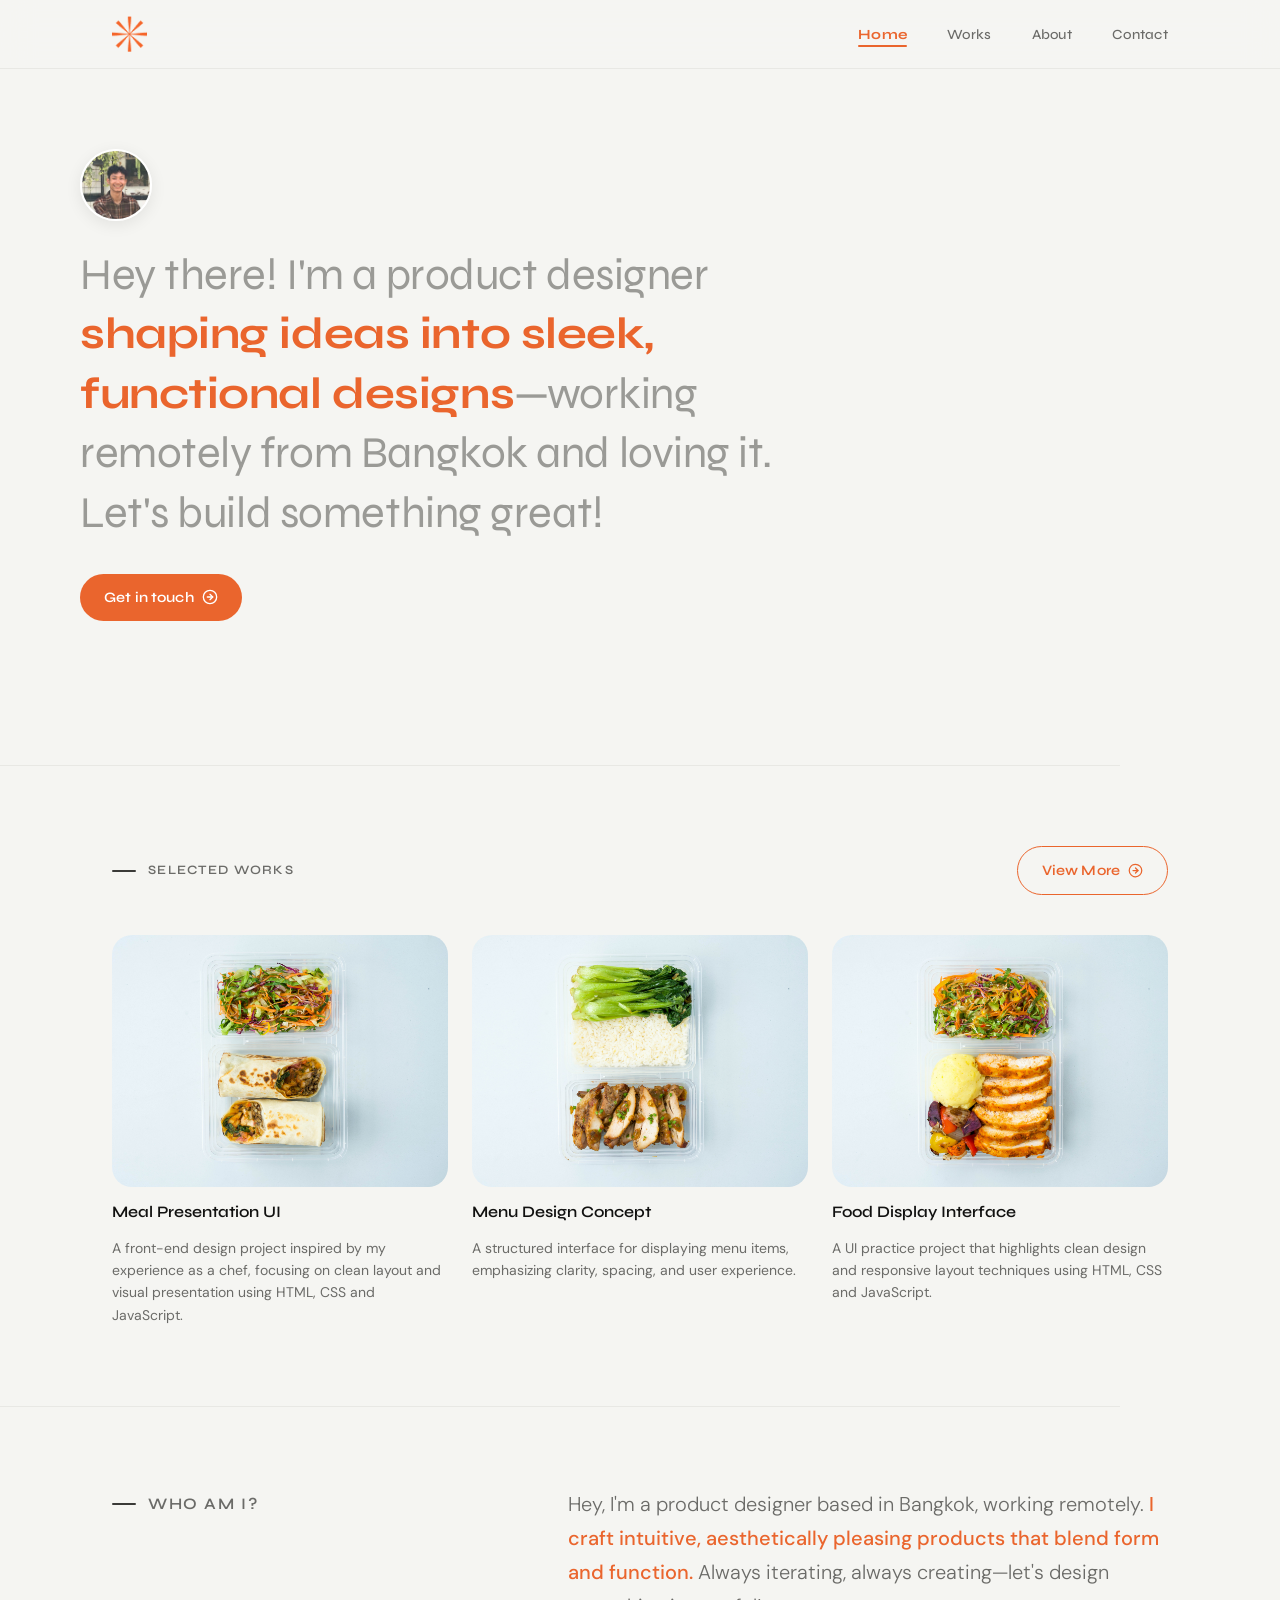
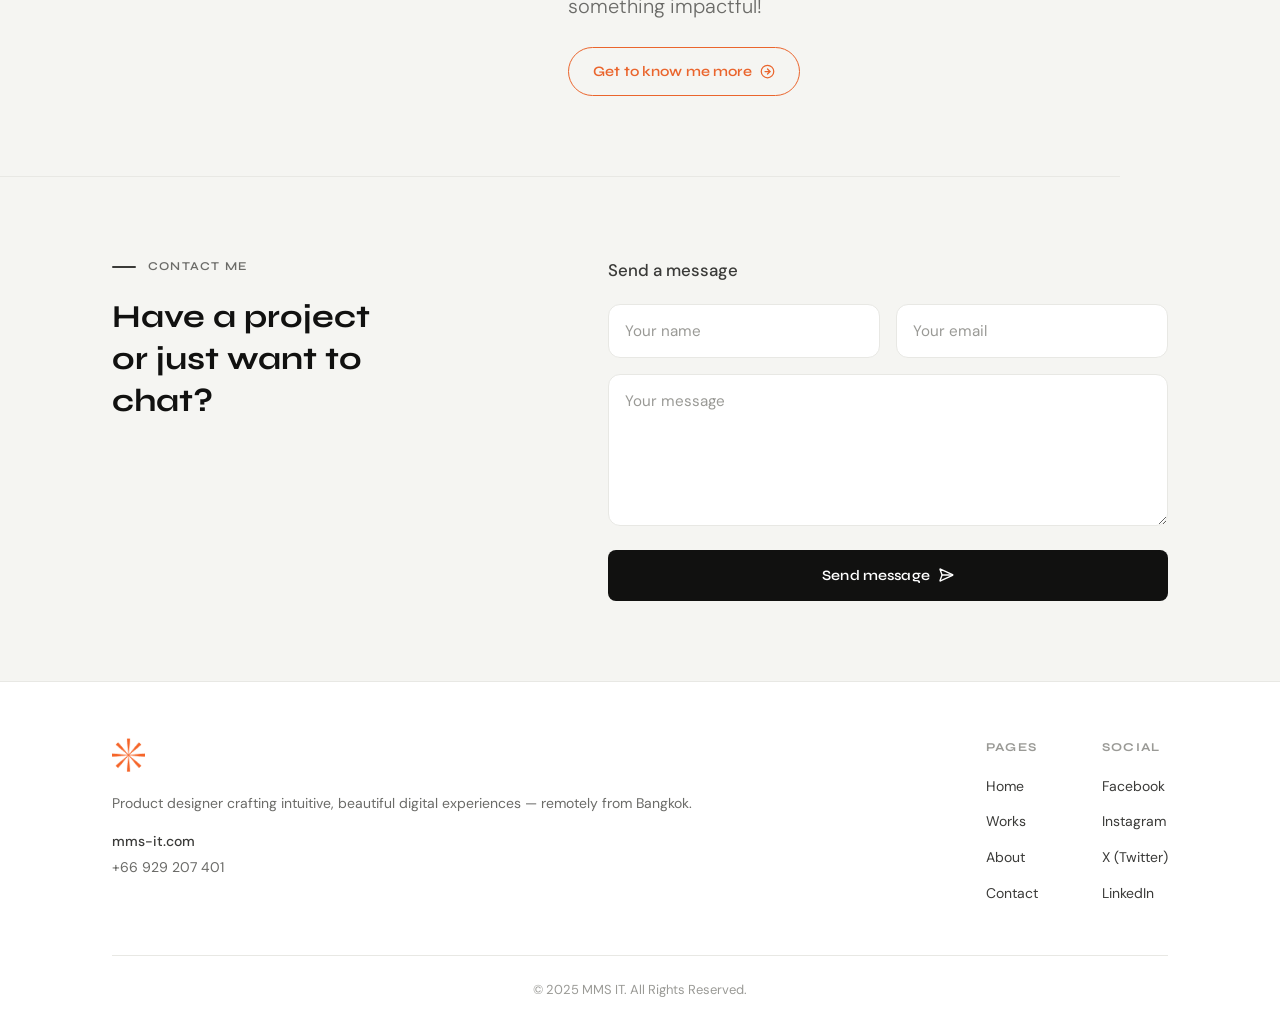
==== index.html @ e07638a7 "Add files via upload" ====
<!DOCTYPE html>
<html lang="en">
<head>
  <meta charset="UTF-8" />
  <meta name="viewport" content="width=device-width, initial-scale=1.0" />
  <title>MMS IT — Product Designer</title>
  <link rel="stylesheet" href="./css/style.css" />
</head>
<body>

  <!-- ── Header ── -->
  <header class="site-header">
    <nav class="nav container">
      <a class="nav-logo" href="./index.html"><img src="./images/logo.png" alt="MMS IT" /></a>

      <ul class="nav-links">
        <li><a href="./index.html" class="active">Home</a></li>
        <li><a href="./works.html">Works</a></li>
        <li><a href="./about.html">About</a></li>
        <li><a href="./contact.html">Contact</a></li>
      </ul>

      <label class="nav-mobile-toggle" for="sidebar-toggle" aria-label="Open menu">
        <svg xmlns="http://www.w3.org/2000/svg" width="18" height="18" viewBox="0 0 24 24" fill="none" stroke="currentColor" stroke-width="2" stroke-linecap="round" stroke-linejoin="round"><path d="M4 12h16"/><path d="M4 18h16"/><path d="M4 6h16"/></svg>
      </label>
    </nav>
  </header>

  <!-- Mobile Drawer -->
  <input type="checkbox" id="sidebar-toggle" />
  <nav class="mobile-drawer">
    <div class="drawer-header">
      <img src="./images/logo.png" alt="MMS IT" />
      <label class="drawer-close" for="sidebar-toggle" aria-label="Close menu">
        <svg xmlns="http://www.w3.org/2000/svg" width="16" height="16" viewBox="0 0 24 24" fill="none" stroke="currentColor" stroke-width="2" stroke-linecap="round" stroke-linejoin="round"><path d="M18 6 6 18"/><path d="m6 6 12 12"/></svg>
      </label>
    </div>
    <div class="drawer-links">
      <a href="./index.html" class="active">
        <svg xmlns="http://www.w3.org/2000/svg" width="18" height="18" viewBox="0 0 24 24" fill="none" stroke="currentColor" stroke-width="2" stroke-linecap="round" stroke-linejoin="round"><path d="M15 21v-8a1 1 0 0 0-1-1h-4a1 1 0 0 0-1 1v8"/><path d="M3 10a2 2 0 0 1 .709-1.528l7-5.999a2 2 0 0 1 2.582 0l7 5.999A2 2 0 0 1 21 10v9a2 2 0 0 1-2 2H5a2 2 0 0 1-2-2z"/></svg>
        Home
      </a>
      <a href="./works.html">
        <svg xmlns="http://www.w3.org/2000/svg" width="18" height="18" viewBox="0 0 24 24" fill="none" stroke="currentColor" stroke-width="2" stroke-linecap="round" stroke-linejoin="round"><path d="M12 12h.01"/><path d="M16 6V4a2 2 0 0 0-2-2h-4a2 2 0 0 0-2 2v2"/><path d="M22 13a18.15 18.15 0 0 1-20 0"/><rect width="20" height="14" x="2" y="6" rx="2"/></svg>
        Works
      </a>
      <a href="./about.html">
        <svg xmlns="http://www.w3.org/2000/svg" width="18" height="18" viewBox="0 0 24 24" fill="none" stroke="currentColor" stroke-width="2" stroke-linecap="round" stroke-linejoin="round"><path d="M18 20a6 6 0 0 0-12 0"/><circle cx="12" cy="10" r="4"/><circle cx="12" cy="12" r="10"/></svg>
        About
      </a>
      <a href="./contact.html">
        <svg xmlns="http://www.w3.org/2000/svg" width="18" height="18" viewBox="0 0 24 24" fill="none" stroke="currentColor" stroke-width="2" stroke-linecap="round" stroke-linejoin="round"><path d="M13 2a9 9 0 0 1 9 9"/><path d="M13 6a5 5 0 0 1 5 5"/><path d="M13.832 16.568a1 1 0 0 0 1.213-.303l.355-.465A2 2 0 0 1 17 15h3a2 2 0 0 1 2 2v3a2 2 0 0 1-2 2A18 18 0 0 1 2 4a2 2 0 0 1 2-2h3a2 2 0 0 1 2 2v3a2 2 0 0 1-.8 1.6l-.468.351a1 1 0 0 0-.292 1.233 14 14 0 0 0 6.392 6.384"/></svg>
        Contact
      </a>
    </div>
  </nav>
  <label class="drawer-overlay" for="sidebar-toggle"></label>

  <!-- ── Main ── -->
  <main>
    <!-- Hero -->
    <section class="hero container">
      <div class="hero-avatar fade-up">
        <img src="./images/profile.jpg" alt="Profile photo" />
      </div>
      <h1 class="hero-headline fade-up fade-up-1">
        Hey there! I'm a product designer
        <strong>shaping ideas into sleek, functional designs</strong>—working
        remotely from Bangkok and loving it. Let's build something great!
      </h1>
      <a href="./contact.html" class="btn btn-primary fade-up fade-up-2">
        Get in touch
        <svg xmlns="http://www.w3.org/2000/svg" width="16" height="16" viewBox="0 0 24 24" fill="none" stroke="currentColor" stroke-width="2" stroke-linecap="round" stroke-linejoin="round"><circle cx="12" cy="12" r="10"/><path d="M8 12h8"/><path d="m12 16 4-4-4-4"/></svg>
      </a>
    </section>

    <hr class="divider container" />

    <!-- Selected Works -->
    <section class="container" style="margin-bottom: 5rem;">
      <div class="section-header fade-up">
        <div class="section-label">
          <span class="section-label-dash"></span>
          <span class="section-title">Selected Works</span>
        </div>
        <a href="./works.html" class="btn btn-outline">
          View More
          <svg xmlns="http://www.w3.org/2000/svg" width="15" height="15" viewBox="0 0 24 24" fill="none" stroke="currentColor" stroke-width="2" stroke-linecap="round" stroke-linejoin="round"><circle cx="12" cy="12" r="10"/><path d="M8 12h8"/><path d="m12 16 4-4-4-4"/></svg>
        </a>
      </div>
      <div class="grid-3">
        <div class="project-card fade-up fade-up-1">
          <div class="project-card-img"><img src="./images/pic1.jpg" alt="FreshCart UI" /></div>
          <h3>Meal Presentation UI</h3>
          <p>A front-end design project inspired by my experience as a chef, focusing on clean layout and visual presentation using HTML, CSS and JavaScript.</p>
        </div>
        <div class="project-card fade-up fade-up-2">
          <div class="project-card-img"><img src="./images/pic2.jpg" alt="BloomBank App" /></div>
          <h3>Menu Design Concept</h3>
          <p>A structured interface for displaying menu items, emphasizing clarity, spacing, and user experience.</p>
        </div>
        <div class="project-card fade-up fade-up-3">
          <div class="project-card-img"><img src="./images/pic3.jpg" alt="NutriTrack Dashboard" /></div>
          <h3>Food Display Interface</h3>
          <p>A UI practice project that highlights clean design and responsive layout techniques using HTML, CSS and JavaScript.</p>
        </div>
      </div>
    </section>

    <hr class="divider container" />

    <!-- Who am I -->
    <section class="container" style="margin-bottom: 5rem;">
      <div class="about-split">
        <div class="section-label" style="padding-top: 0.25rem; flex-shrink:0;">
          <span class="section-label-dash"></span>
          <span class="section-title" style="font-size:1rem;">Who am I?</span>
        </div>
        <div>
          <p class="about-text fade-up">
            Hey, I'm a product designer based in Bangkok, working remotely.
            <strong>I craft intuitive, aesthetically pleasing products that blend form and function.</strong>
            Always iterating, always creating—let's design something impactful!
          </p>
          <a href="./about.html" class="btn btn-outline fade-up fade-up-1" style="margin-top: 1.5rem; display: inline-flex;">
            Get to know me more
            <svg xmlns="http://www.w3.org/2000/svg" width="15" height="15" viewBox="0 0 24 24" fill="none" stroke="currentColor" stroke-width="2" stroke-linecap="round" stroke-linejoin="round"><circle cx="12" cy="12" r="10"/><path d="M8 12h8"/><path d="m12 16 4-4-4-4"/></svg>
          </a>
        </div>
      </div>
    </section>

    <hr class="divider container" />

    <!-- Contact -->
    <section class="container" style="margin-bottom: 5rem;">
      <div class="contact-split">
        <div class="contact-left">
          <div class="section-label" style="margin-bottom:1.25rem;">
            <span class="section-label-dash"></span>
            <span style="font-family:var(--font-display);font-size:0.75rem;font-weight:600;letter-spacing:0.1em;text-transform:uppercase;color:var(--neutral-500);">Contact Me</span>
          </div>
          <h2 style="font-family:var(--font-display);font-size:clamp(1.5rem,3vw,2rem);font-weight:700;color:var(--neutral-900);max-width:300px;line-height:1.3;">
            Have a project or just want to chat?
          </h2>
        </div>
        <div class="contact-form">
          <p style="font-size:1.05rem;font-weight:500;color:var(--neutral-700);margin-bottom:1.25rem;">Send a message</p>
          <form>
            <div class="form-row" style="margin-bottom:1rem;">
              <input type="text" placeholder="Your name" class="form-input" />
              <input type="email" placeholder="Your email" class="form-input" />
            </div>
            <textarea placeholder="Your message" class="form-input" rows="5" style="margin-bottom:1rem;resize:vertical;"></textarea>
            <button type="submit" class="btn btn-dark">
              Send message
              <svg xmlns="http://www.w3.org/2000/svg" width="16" height="16" viewBox="0 0 24 24" fill="none" stroke="currentColor" stroke-width="2" stroke-linecap="round" stroke-linejoin="round"><path d="M3.714 3.048a.498.498 0 0 0-.683.627l2.843 7.627a2 2 0 0 1 0 1.396l-2.842 7.627a.498.498 0 0 0 .682.627l18-8.5a.5.5 0 0 0 0-.904z"/><path d="M6 12h16"/></svg>
            </button>
          </form>
        </div>
      </div>
    </section>
  </main>

  <!-- ── Footer ── -->
  <footer class="footer">
    <div class="container">
      <div class="footer-inner">
        <div class="footer-brand">
          <img src="./images/logo.png" alt="MMS IT" />
          <p>Product designer crafting intuitive, beautiful digital experiences — remotely from Bangkok.</p>
          <div class="footer-contact">
            <p>mms-it.com</p>
            <p style="font-weight:400;color:var(--neutral-500);">+66 929 207 401</p>
          </div>
        </div>
        <div class="footer-links">
          <div class="footer-col">
            <h4>Pages</h4>
            <ul>
              <li><a href="./index.html">Home</a></li>
              <li><a href="./works.html">Works</a></li>
              <li><a href="./about.html">About</a></li>
              <li><a href="./contact.html">Contact</a></li>
            </ul>
          </div>
          <div class="footer-col">
            <h4>Social</h4>
<ul>
  <li><a href="https://www.facebook.com/ko.shane.716" target="_blank" rel="noopener noreferrer">Facebook</a></li>
  <li><a href="https://www.instagram.com/koshane5105/" target="_blank" rel="noopener noreferrer">Instagram</a></li>
  <li><a href="https://x.com/koshanekos90054" target="_blank" rel="noopener noreferrer">X (Twitter)</a></li>
  <li><a href="https://www.linkedin.com/in/ko-shane-697a0933b/" target="_blank" rel="noopener noreferrer">LinkedIn</a></li>
</ul>
          </div>
        </div>
      </div>
      <div class="footer-bottom">
        <p>&copy; 2025 MMS IT. All Rights Reserved.</p>
      </div>
    </div>
  </footer>

</body>
</html>
---- css/style.css ----
@import url('https://fonts.googleapis.com/css2?family=Syne:wght@400;500;600;700;800&family=DM+Sans:ital,opsz,wght@0,9..40,300;0,9..40,400;0,9..40,500;0,9..40,600;1,9..40,300&display=swap');

*, *::before, *::after {
  box-sizing: border-box;
  margin: 0;
  padding: 0;
}

:root {
  --primary: #ea652d;
  --primary-dark: #c44f1e;
  --bg: #F5F5F2;
  --white: #fff;
  --black: #0a0a0a;
  --neutral-900: #111110;
  --neutral-700: #3a3a38;
  --neutral-500: #6b6b68;
  --neutral-400: #9a9a96;
  --neutral-300: #d4d4d0;
  --neutral-200: #e8e8e4;
  --neutral-100: #f2f2ee;
  --font-display: 'Syne', sans-serif;
  --font-body: 'DM Sans', sans-serif;
  --radius-sm: 8px;
  --radius-md: 12px;
  --radius-lg: 20px;
  --radius-full: 999px;
  --shadow-sm: 0 1px 3px rgba(0,0,0,0.06), 0 1px 2px rgba(0,0,0,0.04);
  --shadow-md: 0 4px 16px rgba(0,0,0,0.08);
  --shadow-lg: 0 12px 40px rgba(0,0,0,0.12);
  --transition: 0.22s cubic-bezier(0.4, 0, 0.2, 1);
}

html { font-size: 16px; scroll-behavior: smooth; }

body {
  font-family: var(--font-body);
  background: var(--bg);
  color: var(--neutral-900);
  line-height: 1.6;
  -webkit-font-smoothing: antialiased;
}

img, svg, video { display: block; max-width: 100%; height: auto; }
a { color: inherit; text-decoration: none; }
button { cursor: pointer; font: inherit; border: none; background: none; }
input, textarea { font: inherit; }
ul, ol { list-style: none; }

/* ── Layout ── */
.container {
  width: 100%;
  max-width: 1120px;
  margin: 0 auto;
  padding: 0 2rem;
}
@media (max-width: 768px) { .container { padding: 0 1.25rem; } }

/* ── Navigation ── */
.site-header {
  position: sticky;
  top: 0;
  z-index: 50;
  background: rgba(245, 245, 242, 0.85);
  backdrop-filter: blur(16px);
  -webkit-backdrop-filter: blur(16px);
  border-bottom: 1px solid var(--neutral-200);
}

.nav {
  display: flex;
  align-items: center;
  justify-content: space-between;
  height: 68px;
}

.nav-logo img { height: 36px; width: auto; }

.nav-links {
  display: flex;
  align-items: center;
  gap: 2.5rem;
}

.nav-links a {
  font-family: var(--font-display);
  font-size: 0.875rem;
  font-weight: 500;
  color: var(--neutral-500);
  letter-spacing: 0.02em;
  transition: color var(--transition);
  position: relative;
}
.nav-links a::after {
  content: '';
  position: absolute;
  bottom: -4px;
  left: 0;
  width: 0;
  height: 2px;
  background: var(--primary);
  border-radius: 2px;
  transition: width var(--transition);
}
.nav-links a:hover { color: var(--neutral-900); }
.nav-links a:hover::after { width: 100%; }
.nav-links a.active { color: var(--primary); font-weight: 700; }
.nav-links a.active::after { width: 100%; }

/* Mobile nav */
.nav-mobile-toggle {
  display: none;
  align-items: center;
  justify-content: center;
  width: 40px;
  height: 40px;
  border-radius: var(--radius-full);
  border: 1px solid var(--neutral-200);
  background: var(--white);
  color: var(--neutral-700);
  transition: all var(--transition);
}
.nav-mobile-toggle:hover { border-color: var(--neutral-400); }

#sidebar-toggle { display: none; }

.mobile-drawer {
  display: none;
  position: fixed;
  top: 0;
  left: 0;
  width: 280px;
  height: 100%;
  background: var(--white);
  z-index: 100;
  transform: translateX(-100%);
  transition: transform 0.3s cubic-bezier(0.4, 0, 0.2, 1);
  box-shadow: var(--shadow-lg);
  padding: 2rem 1.5rem;
  flex-direction: column;
  gap: 0.5rem;
}

.drawer-header {
  display: flex;
  align-items: center;
  justify-content: space-between;
  margin-bottom: 2rem;
  padding-bottom: 1.5rem;
  border-bottom: 1px solid var(--neutral-200);
}
.drawer-header img { height: 32px; }
.drawer-close {
  width: 36px;
  height: 36px;
  border-radius: var(--radius-full);
  border: 1px solid var(--neutral-200);
  display: flex;
  align-items: center;
  justify-content: center;
  color: var(--neutral-500);
  transition: all var(--transition);
}
.drawer-close:hover { border-color: var(--primary); color: var(--primary); }

.drawer-links { display: flex; flex-direction: column; gap: 0.25rem; }
.drawer-links a {
  display: flex;
  align-items: center;
  gap: 0.75rem;
  padding: 0.875rem 1rem;
  border-radius: var(--radius-md);
  font-family: var(--font-display);
  font-size: 0.95rem;
  font-weight: 500;
  color: var(--neutral-700);
  transition: all var(--transition);
}
.drawer-links a:hover { background: var(--neutral-100); color: var(--neutral-900); }
.drawer-links a.active { background: #FFF0EB; color: var(--primary); font-weight: 700; }
.drawer-links a svg { color: var(--neutral-400); flex-shrink: 0; }
.drawer-links a.active svg { color: var(--primary); }

.drawer-overlay {
  display: none;
  position: fixed;
  inset: 0;
  background: rgba(0,0,0,0.3);
  z-index: 99;
  backdrop-filter: blur(2px);
}

#sidebar-toggle:checked ~ .mobile-drawer { transform: translateX(0); }
#sidebar-toggle:checked ~ .drawer-overlay { display: block; }

@media (max-width: 768px) {
  .nav-links { display: none; }
  .nav-mobile-toggle { display: flex; }
  .mobile-drawer { display: flex; }
}

/* ── Section labels ── */
.section-label {
  display: flex;
  align-items: center;
  gap: 0.75rem;
  margin-bottom: 0;
}
.section-label-dash {
  width: 24px;
  height: 2px;
  background: var(--neutral-700);
  border-radius: 2px;
  flex-shrink: 0;
}
.section-label span {
  font-family: var(--font-display);
  font-size: 0.8rem;
  font-weight: 600;
  letter-spacing: 0.1em;
  text-transform: uppercase;
  color: var(--neutral-500);
}

/* ── Buttons ── */
.btn {
  display: inline-flex;
  align-items: center;
  gap: 0.5rem;
  font-family: var(--font-display);
  font-weight: 600;
  font-size: 0.9rem;
  letter-spacing: 0.01em;
  padding: 0.75rem 1.5rem;
  border-radius: var(--radius-full);
  transition: all var(--transition);
}
.btn:active { transform: scale(0.97); }

.btn-primary {
  background: var(--primary);
  color: var(--white);
}
.btn-primary:hover { background: var(--primary-dark); box-shadow: 0 4px 20px rgba(234,101,45,0.3); }

.btn-outline {
  background: transparent;
  color: var(--primary);
  border: 1.5px solid var(--primary);
}
.btn-outline:hover { background: var(--primary); color: var(--white); }

.btn-dark {
  background: var(--neutral-900);
  color: var(--white);
  border-radius: var(--radius-sm);
  width: 100%;
  justify-content: center;
  padding: 0.875rem 1.5rem;
}
.btn-dark:hover { background: var(--neutral-700); }

/* ── Cards / Project ── */
.project-card {
  display: flex;
  flex-direction: column;
  gap: 0.75rem;
  cursor: pointer;
}
.project-card-img {
  border-radius: var(--radius-lg);
  overflow: hidden;
  aspect-ratio: 4/3;
  background: var(--neutral-200);
}
.project-card-img img {
  width: 100%;
  height: 100%;
  object-fit: cover;
  transition: transform 0.5s cubic-bezier(0.4, 0, 0.2, 1);
}
.project-card:hover .project-card-img img { transform: scale(1.04); }
.project-card h3 {
  font-family: var(--font-display);
  font-size: 1rem;
  font-weight: 600;
  color: var(--neutral-900);
}
.project-card p { font-size: 0.875rem; color: var(--neutral-500); }

/* ── Stat cards ── */
.stat-card {
  border: 1px solid var(--neutral-200);
  border-radius: var(--radius-lg);
  padding: 2rem;
  background: var(--white);
  transition: all var(--transition);
}
.stat-card:hover {
  border-color: var(--primary);
  transform: translateY(-4px);
  box-shadow: var(--shadow-md);
}
.stat-card .stat-icon {
  display: flex;
  align-items: center;
  gap: 1rem;
  margin-bottom: 0.75rem;
  color: var(--primary);
}
.stat-card .stat-num {
  font-family: var(--font-display);
  font-size: 2rem;
  font-weight: 700;
  color: var(--neutral-900);
  line-height: 1;
}
.stat-card .stat-label {
  font-size: 0.9rem;
  font-weight: 500;
  color: var(--neutral-500);
  margin-top: 0.5rem;
}

/* ── Forms / Inputs ── */
.form-input {
  width: 100%;
  border: 1.5px solid var(--neutral-200);
  border-radius: var(--radius-md);
  padding: 0.875rem 1rem;
  font-size: 0.95rem;
  color: var(--neutral-900);
  background: var(--white);
  transition: border-color var(--transition), box-shadow var(--transition);
  outline: none;
}
.form-input::placeholder { color: var(--neutral-400); }
.form-input:focus {
  border-color: var(--primary);
  box-shadow: 0 0 0 3px rgba(234, 101, 45, 0.12);
}

/* ── Footer ── */
.footer {
  background: var(--white);
  border-top: 1px solid var(--neutral-200);
  padding: 3.5rem 0 2rem;
}
.footer-inner {
  display: grid;
  grid-template-columns: 1fr auto;
  gap: 4rem;
  align-items: start;
  padding-bottom: 2.5rem;
  border-bottom: 1px solid var(--neutral-200);
  margin-bottom: 1.5rem;
}
.footer-brand img { height: 34px; margin-bottom: 1.25rem; }
.footer-brand p { font-size: 0.875rem; color: var(--neutral-500); line-height: 1.6; }
.footer-brand .footer-contact { margin-top: 1rem; }
.footer-brand .footer-contact p { color: var(--neutral-700); font-weight: 500; margin-bottom: 0.25rem; }
.footer-links { display: flex; gap: 4rem; }
.footer-col h4 {
  font-family: var(--font-display);
  font-size: 0.75rem;
  font-weight: 700;
  letter-spacing: 0.1em;
  text-transform: uppercase;
  color: var(--neutral-400);
  margin-bottom: 1rem;
}
.footer-col li { margin-bottom: 0.625rem; }
.footer-col a {
  font-size: 0.875rem;
  color: var(--neutral-700);
  transition: color var(--transition);
}
.footer-col a:hover { color: var(--primary); }
.footer-bottom {
  display: flex;
  justify-content: center;
  font-size: 0.8125rem;
  color: var(--neutral-400);
}

@media (max-width: 768px) {
  .footer-inner { grid-template-columns: 1fr; gap: 2.5rem; }
  .footer-links { gap: 2.5rem; }
}

/* ── Divider ── */
.divider { border: none; border-top: 1px solid var(--neutral-200); margin: 5rem 0; }
@media (max-width: 768px) { .divider { margin: 3rem 0; } }

/* ── Utility ── */
.grid-3 { display: grid; grid-template-columns: repeat(3, 1fr); gap: 1.5rem; }
@media (max-width: 768px) { .grid-3 { grid-template-columns: 1fr; gap: 1.25rem; } }

.flex-between { display: flex; align-items: center; justify-content: space-between; }
.flex-center { display: flex; align-items: center; }

/* ── Page-specific ── */
/* Hero */
.hero { padding: 5rem 0 4rem; }
@media (max-width: 768px) { .hero { padding: 2.5rem 0 3rem; } }

.hero-avatar {
  width: 72px;
  height: 72px;
  border-radius: 50%;
  overflow: hidden;
  margin-bottom: 1.5rem;
  border: 2px solid var(--white);
  box-shadow: var(--shadow-md);
}
.hero-avatar img { width: 100%; height: 100%; object-fit: cover; }

.hero-headline {
  font-family: var(--font-display);
  font-size: clamp(1.75rem, 4vw, 2.75rem);
  font-weight: 400;
  color: var(--neutral-400);
  max-width: 780px;
  line-height: 1.35;
  margin-bottom: 2rem;
  letter-spacing: -0.01em;
}
.hero-headline strong { color: var(--primary); font-weight: 700; }

/* Selected works section */
.section-header { display: flex; align-items: center; justify-content: space-between; margin-bottom: 2.5rem; }
.section-title { font-family: var(--font-display); font-size: 1.5rem; font-weight: 700; color: var(--neutral-900); }
@media (max-width: 768px) { .section-title { font-size: 1.1rem; } }

/* Who am I section */
.about-split { display: flex; justify-content: space-between; align-items: flex-start; gap: 4rem; }
@media (max-width: 768px) { .about-split { flex-direction: column; gap: 1.5rem; } }
.about-text {
  max-width: 600px;
  font-size: 1.25rem;
  font-weight: 300;
  color: var(--neutral-500);
  line-height: 1.7;
}
@media (max-width: 768px) { .about-text { font-size: 1rem; } }
.about-text strong { color: var(--primary); font-weight: 500; }

/* Contact section */
.contact-split { display: flex; justify-content: space-between; align-items: flex-start; gap: 4rem; }
@media (max-width: 1024px) { .contact-split { flex-direction: column; gap: 2rem; } }
.contact-left h2 {
  font-family: var(--font-display);
  font-size: clamp(1.5rem, 3vw, 2rem);
  font-weight: 700;
  color: var(--neutral-900);
  max-width: 340px;
  line-height: 1.35;
}
.contact-form { width: 100%; max-width: 560px; }
.contact-form .form-row { display: flex; gap: 1rem; }
@media (max-width: 640px) { .contact-form .form-row { flex-direction: column; } }

/* About page hero */
.about-hero { padding: 4rem 0 3rem; }
.about-hero-title {
  font-family: var(--font-display);
  font-size: clamp(2rem, 5vw, 3rem);
  font-weight: 800;
  color: var(--neutral-900);
  margin-bottom: 1rem;
  letter-spacing: -0.02em;
}
.about-hero-sub { font-size: 1.1rem; color: var(--neutral-500); max-width: 600px; }

.about-banner {
  width: 100%;
  border-radius: var(--radius-lg);
  overflow: hidden;
  margin: 2rem 0 3rem;
  max-height: 480px;
}
.about-banner img { width: 100%; height: 100%; object-fit: cover; }

/* Works page */
.works-intro { padding: 4rem 0 1rem; }
.works-intro h1 {
  font-family: var(--font-display);
  font-size: clamp(2rem, 5vw, 3rem);
  font-weight: 800;
  letter-spacing: -0.02em;
  color: var(--neutral-900);
  margin-bottom: 1rem;
}
.works-intro p { font-size: 1.05rem; color: var(--neutral-500); max-width: 520px; }

/* Contact page */
.contact-page-hero { padding: 4rem 0 2rem; }
.contact-page-hero h1 {
  font-family: var(--font-display);
  font-size: clamp(2rem, 5vw, 3rem);
  font-weight: 800;
  letter-spacing: -0.02em;
  color: var(--neutral-900);
  max-width: 460px;
  line-height: 1.2;
  margin-bottom: 1rem;
}
.contact-page-hero p { color: var(--neutral-500); font-size: 1.05rem; }

/* Page entry animation */
@keyframes fadeUp {
  from { opacity: 0; transform: translateY(24px); }
  to { opacity: 1; transform: translateY(0); }
}
.fade-up { animation: fadeUp 0.6s cubic-bezier(0.4, 0, 0.2, 1) both; }
.fade-up-1 { animation-delay: 0.1s; }
.fade-up-2 { animation-delay: 0.2s; }
.fade-up-3 { animation-delay: 0.3s; }
.fade-up-4 { animation-delay: 0.4s; }
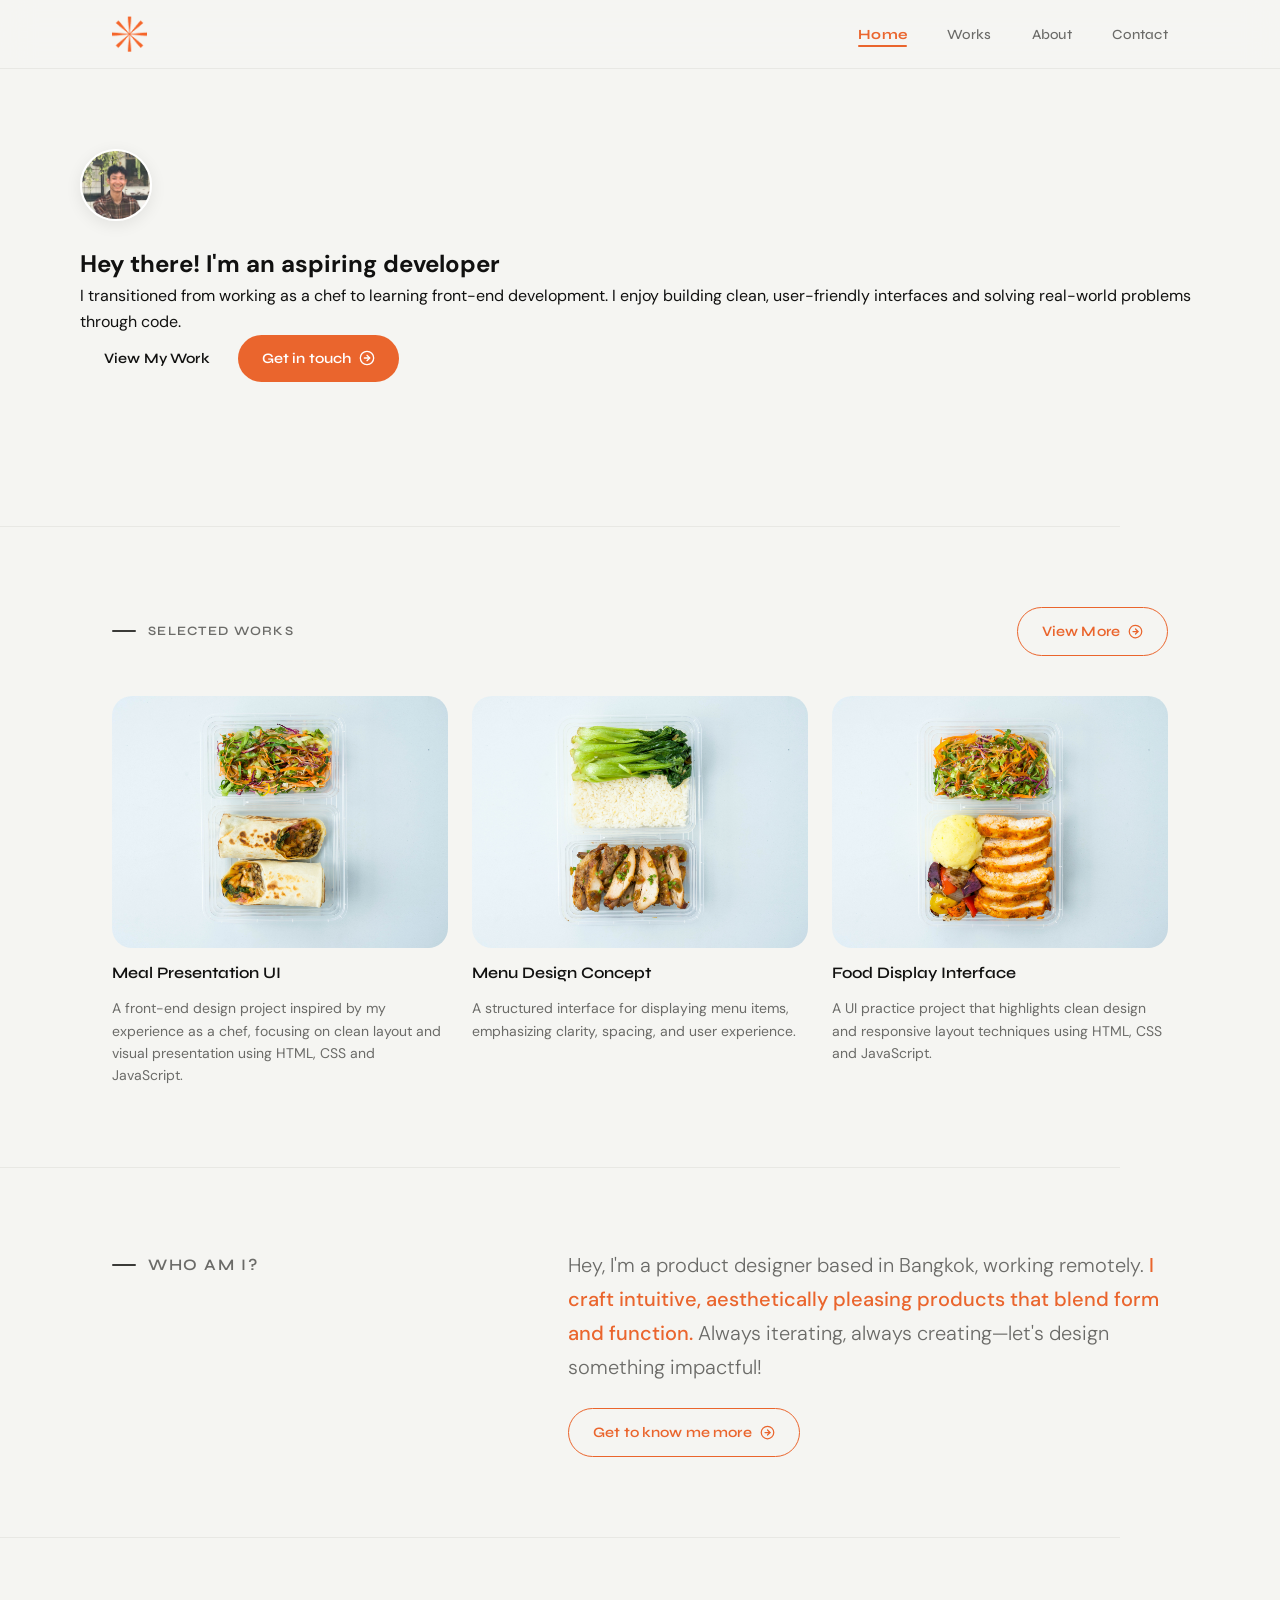
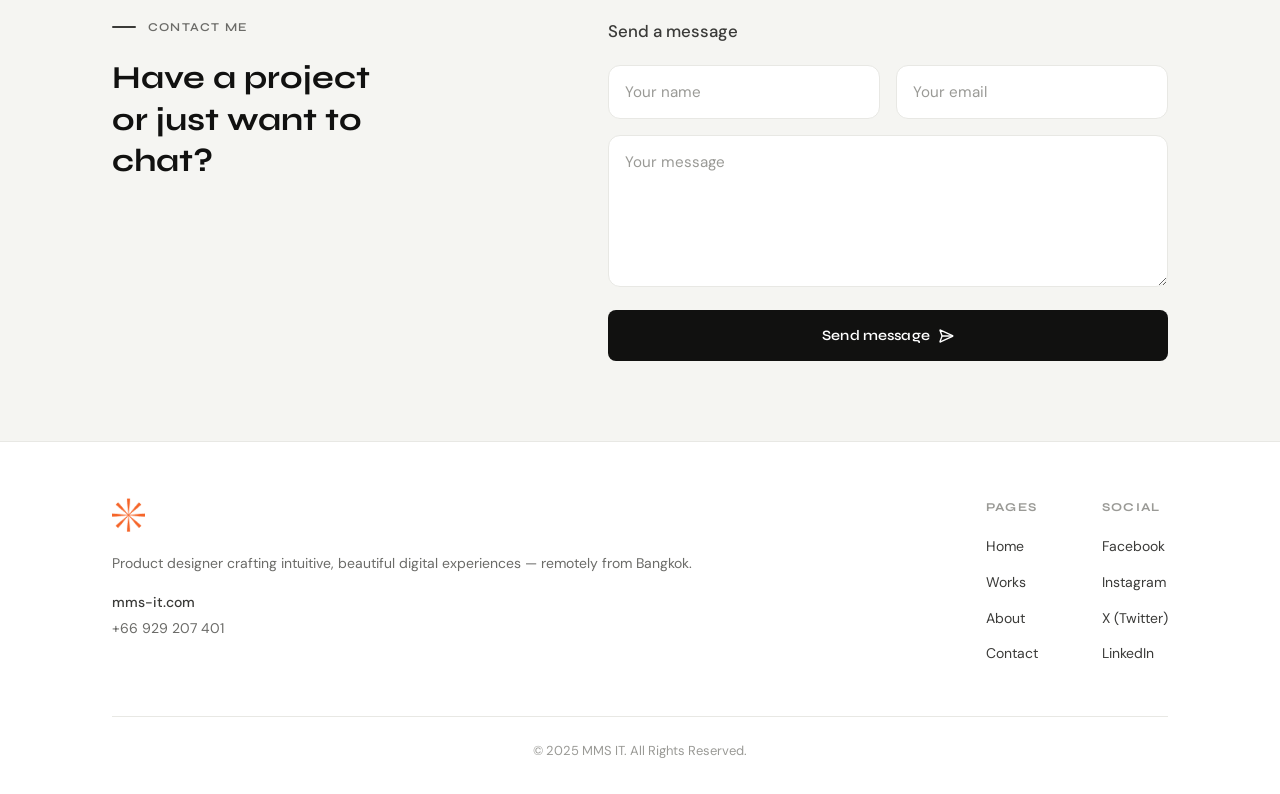
==== commit f868b6dc: "Initial commit" ====
--- a/index.html
+++ b/index.html
@@ -63,11 +63,12 @@
       <div class="hero-avatar fade-up">
         <img src="./images/profile.jpg" alt="Profile photo" />
       </div>
-      <h1 class="hero-headline fade-up fade-up-1">
-        Hey there! I'm a product designer
-        <strong>shaping ideas into sleek, functional designs</strong>—working
-        remotely from Bangkok and loving it. Let's build something great!
-      </h1>
+      <h1>Hey there! I'm an aspiring developer</h1>
+<p>
+  I transitioned from working as a chef to learning front-end development.
+  I enjoy building clean, user-friendly interfaces and solving real-world problems through code.
+</p>
+<a href="#works" class="btn">View My Work</a>
       <a href="./contact.html" class="btn btn-primary fade-up fade-up-2">
         Get in touch
         <svg xmlns="http://www.w3.org/2000/svg" width="16" height="16" viewBox="0 0 24 24" fill="none" stroke="currentColor" stroke-width="2" stroke-linecap="round" stroke-linejoin="round"><circle cx="12" cy="12" r="10"/><path d="M8 12h8"/><path d="m12 16 4-4-4-4"/></svg>
@@ -200,6 +201,6 @@
       </div>
     </div>
   </footer>
-
+  <script src="script.js"></script>
 </body>
 </html>
--- a/css/style.css
+++ b/css/style.css
@@ -517,3 +517,8 @@
 .fade-up-2 { animation-delay: 0.2s; }
 .fade-up-3 { animation-delay: 0.3s; }
 .fade-up-4 { animation-delay: 0.4s; }
+
+nav a.active {
+  color: #ff6600;
+  font-weight: bold;
+}
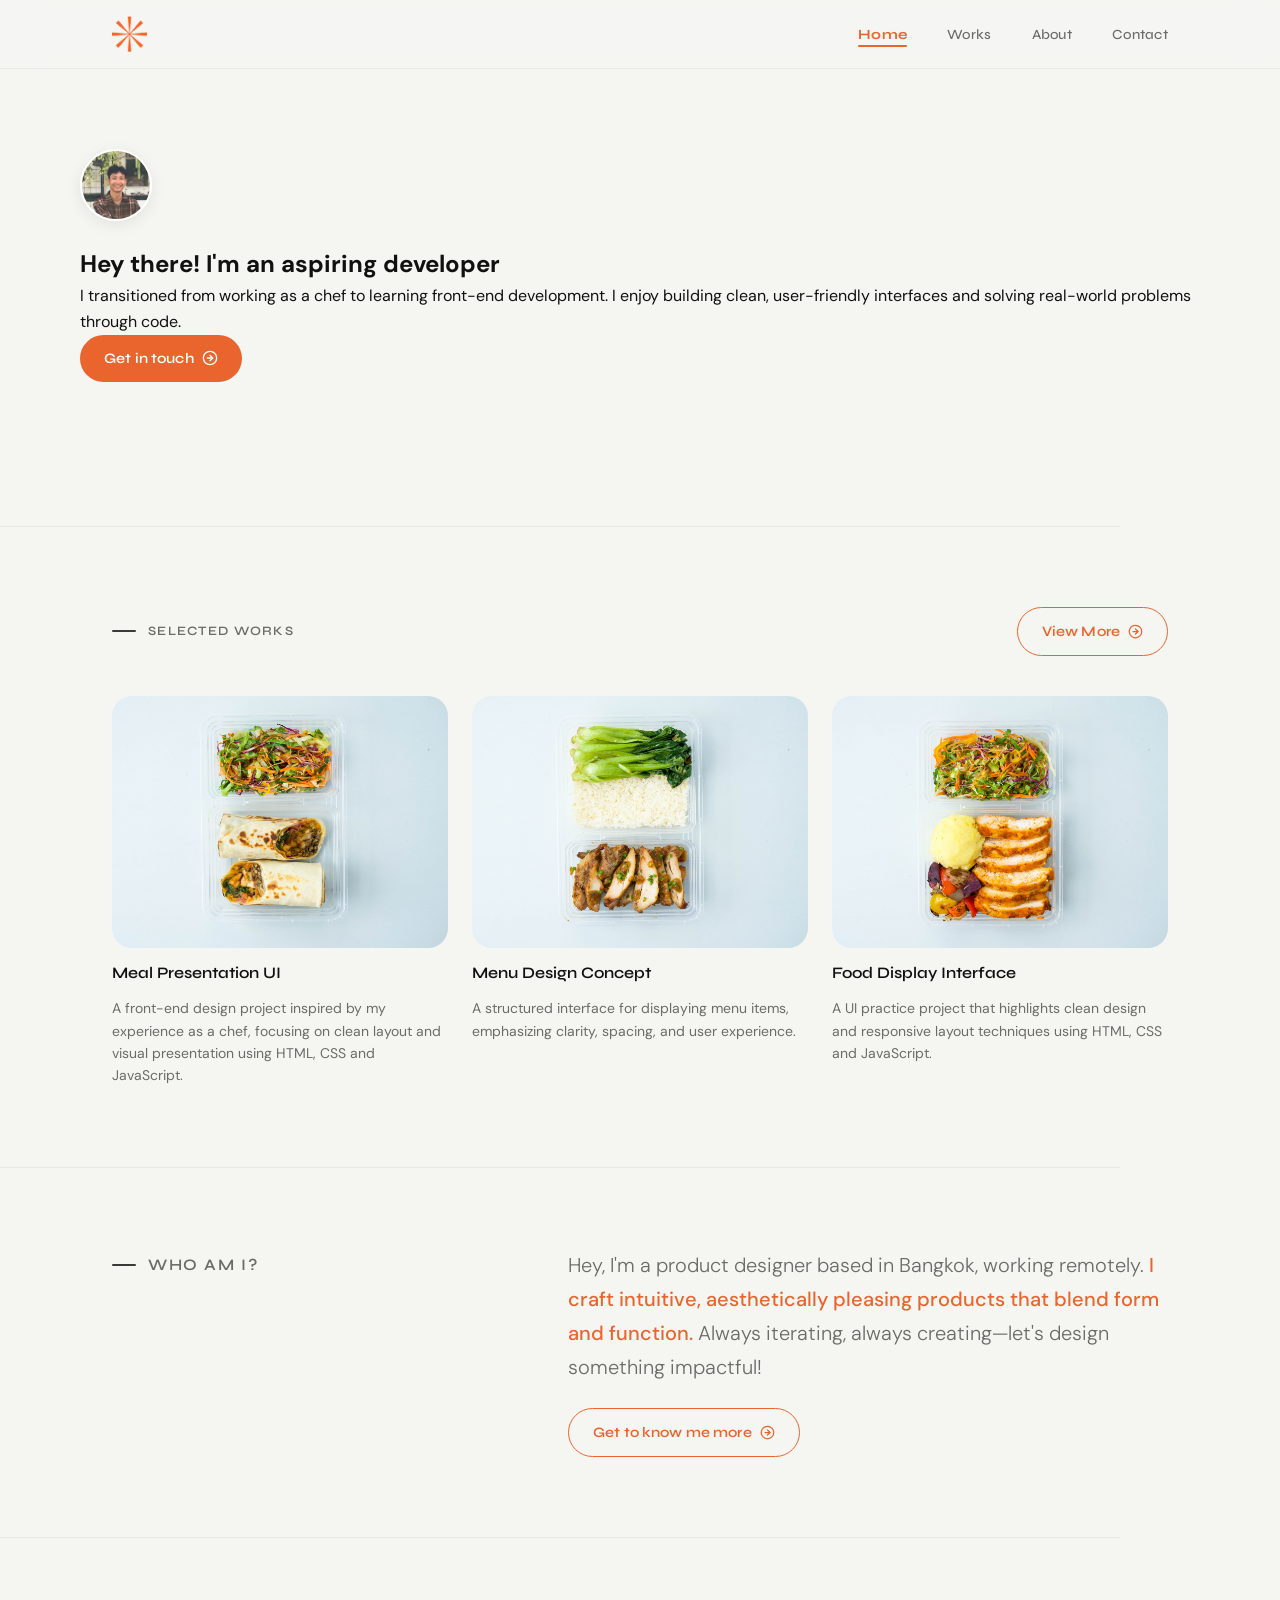
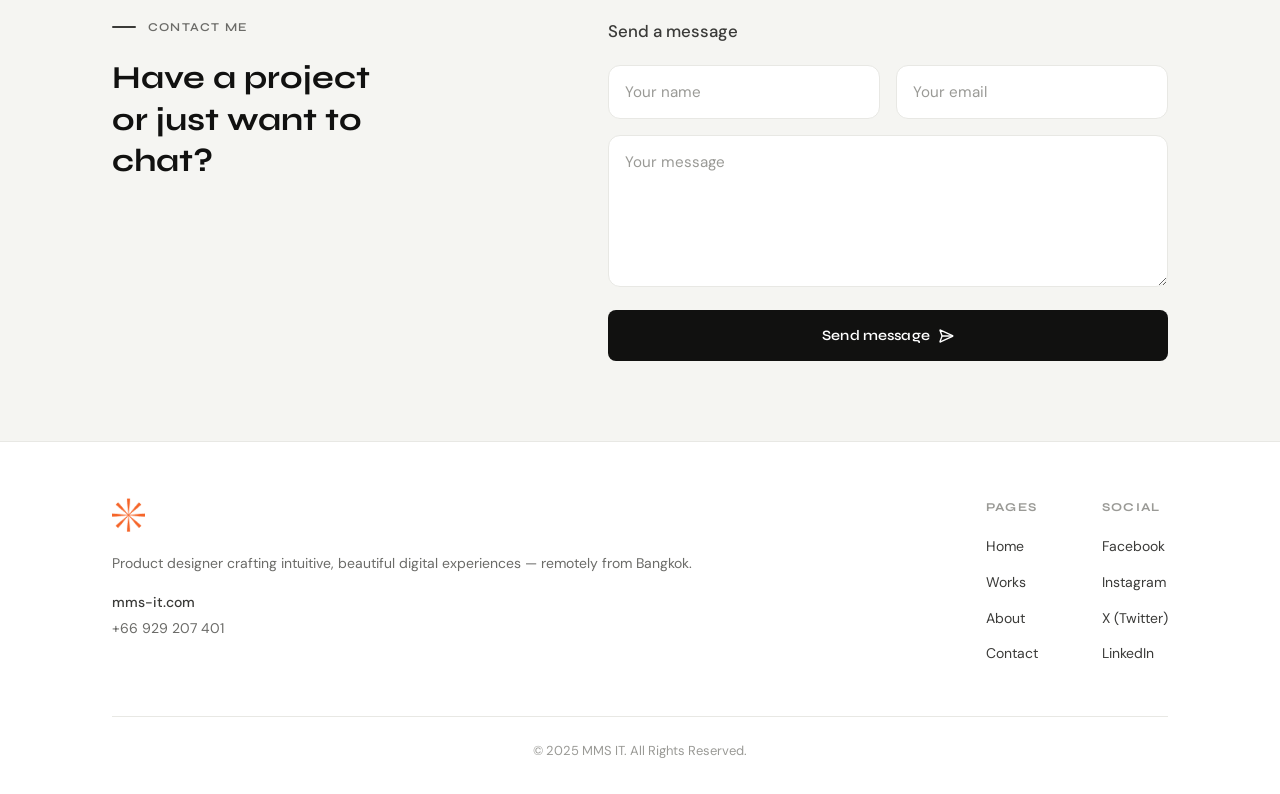
==== commit e8372b25: "update" ====
--- a/index.html
+++ b/index.html
@@ -68,7 +68,6 @@
   I transitioned from working as a chef to learning front-end development.
   I enjoy building clean, user-friendly interfaces and solving real-world problems through code.
 </p>
-<a href="#works" class="btn">View My Work</a>
       <a href="./contact.html" class="btn btn-primary fade-up fade-up-2">
         Get in touch
         <svg xmlns="http://www.w3.org/2000/svg" width="16" height="16" viewBox="0 0 24 24" fill="none" stroke="currentColor" stroke-width="2" stroke-linecap="round" stroke-linejoin="round"><circle cx="12" cy="12" r="10"/><path d="M8 12h8"/><path d="m12 16 4-4-4-4"/></svg>
